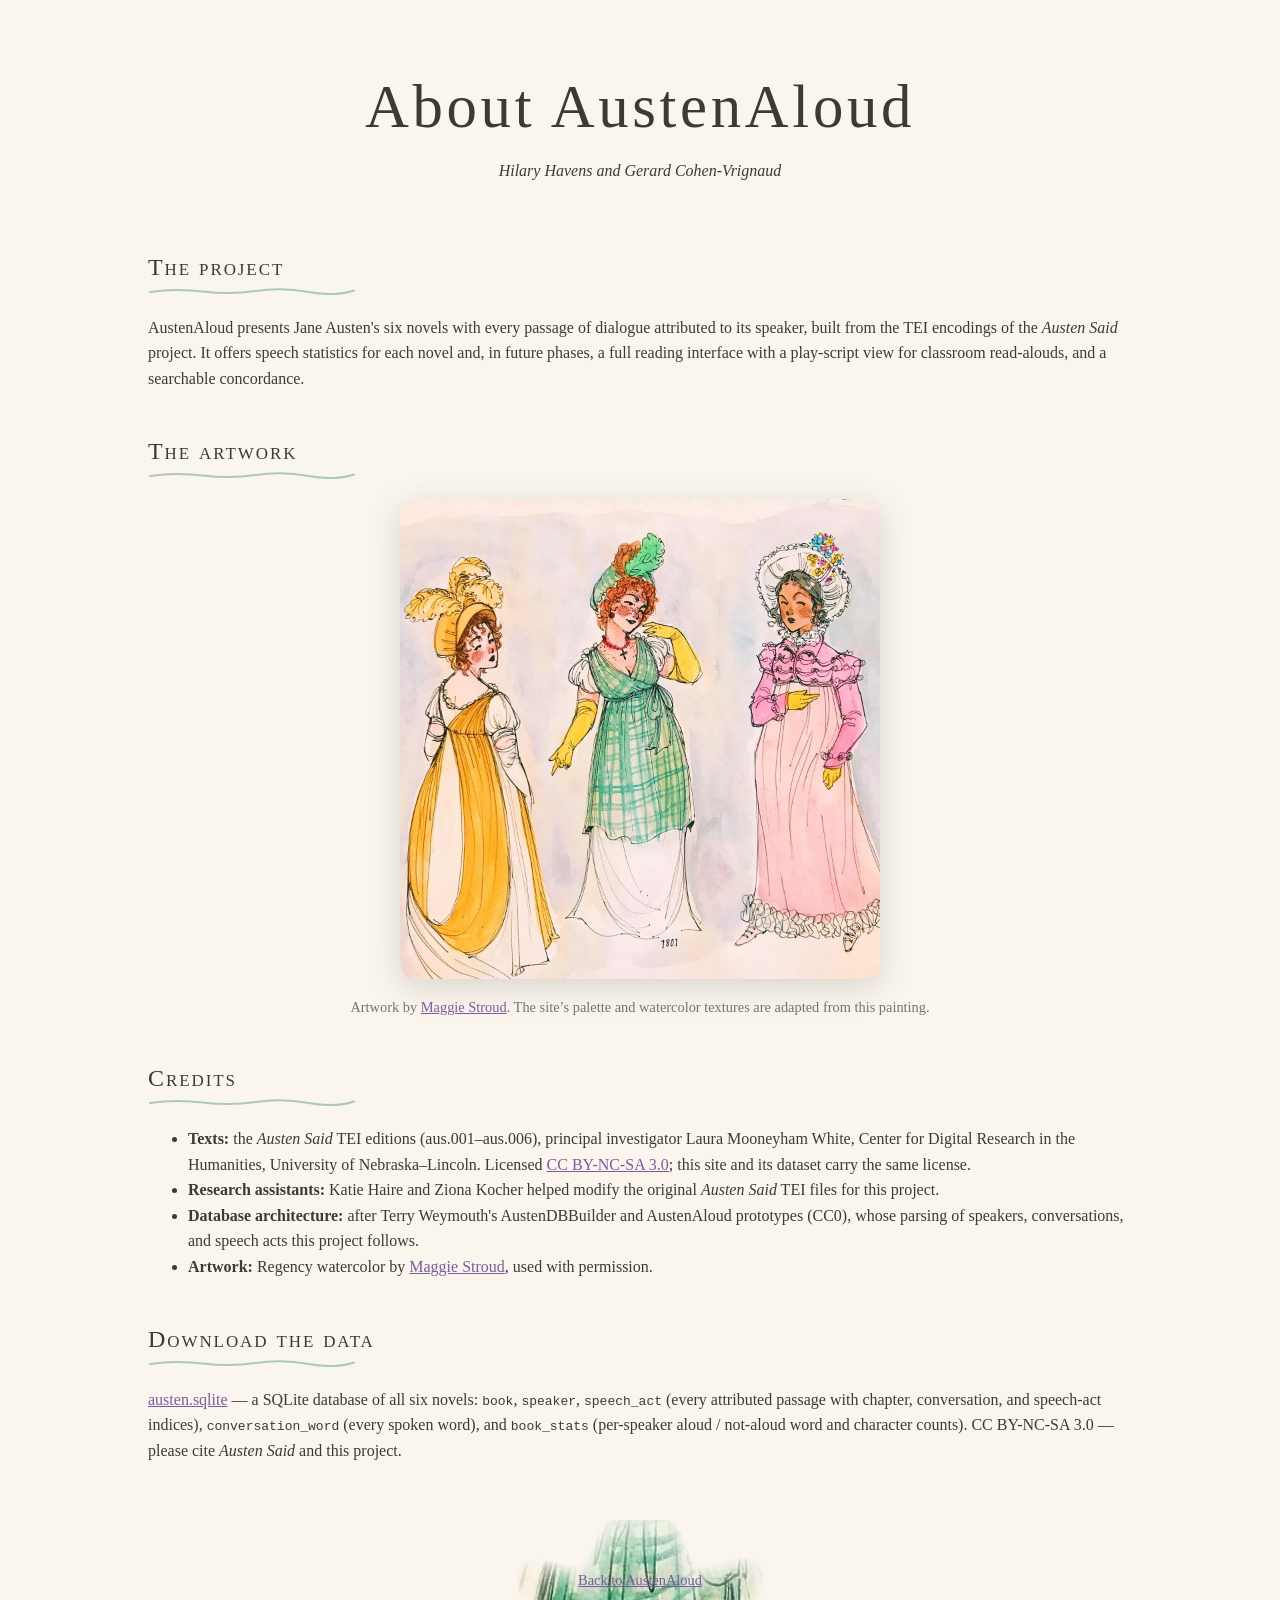
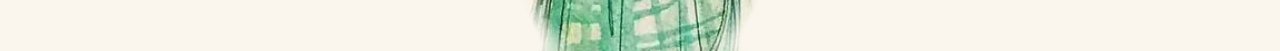
==== site/about/index.html @ 2c1dbde3 "feat: organic watercolor redesign derived from the Stroud painting Co-Authored-By: Claude Fable 5 <n" ====
<!DOCTYPE html>
<html lang="en">
<head>
<meta charset="utf-8">
<meta name="viewport" content="width=device-width, initial-scale=1">
<title>About — AustenAloud</title>
<link rel="icon" href="data:,">
<link rel="stylesheet" href="../css/style.css">
</head>
<body>
<div class="wrap">
  <header class="hero">
    <h1>About AustenAloud</h1>
    <p class="byline">Hilary Havens and Gerard Cohen-Vrignaud</p>
  </header>

  <section>
    <h2>The project</h2>
    <p>AustenAloud presents Jane Austen's six novels with every passage of
       dialogue attributed to its speaker, built from the TEI encodings of
       the <em>Austen Said</em> project. It offers speech statistics for
       each novel and, in future phases, a full reading interface with a
       play-script view for classroom read-alouds, and a searchable
       concordance.</p>
  </section>

  <section>
    <h2>The artwork</h2>
    <figure class="artwork">
      <img src="../img/regency-trio.jpg"
           alt="Watercolor of three women in Regency dress of about 1801: one in a gold overdress and feathered bonnet, one in a green plaid gown with yellow gloves, one in a pink spencer jacket and white bonnet.">
      <figcaption>Artwork by <a href="https://maggiest.weebly.com/">Maggie
        Stroud</a>. The site&rsquo;s palette and watercolor textures are
        adapted from this painting.</figcaption>
    </figure>
  </section>

  <section>
    <h2>Credits</h2>
    <ul>
      <li><strong>Texts:</strong> the <em>Austen Said</em> TEI editions
        (aus.001–aus.006), principal investigator Laura Mooneyham White,
        Center for Digital Research in the Humanities, University of
        Nebraska–Lincoln. Licensed
        <a href="https://creativecommons.org/licenses/by-nc-sa/3.0/">CC BY-NC-SA 3.0</a>;
        this site and its dataset carry the same license.</li>
      <li><strong>Research assistants:</strong> Katie Haire and Ziona Kocher
        helped modify the original <em>Austen Said</em> TEI files for this
        project.</li>
      <li><strong>Database architecture:</strong> after Terry Weymouth's
        AustenDBBuilder and AustenAloud prototypes (CC0), whose parsing of
        speakers, conversations, and speech acts this project follows.</li>
      <li><strong>Artwork:</strong> Regency watercolor by
        <a href="https://maggiest.weebly.com/">Maggie Stroud</a>, used with
        permission.</li>
    </ul>
  </section>

  <section>
    <h2>Download the data</h2>
    <p><a href="../data/austen.sqlite" download>austen.sqlite</a> — a SQLite
       database of all six novels: <code>book</code>, <code>speaker</code>,
       <code>speech_act</code> (every attributed passage with chapter,
       conversation, and speech-act indices), <code>conversation_word</code>
       (every spoken word), and <code>book_stats</code> (per-speaker aloud /
       not-aloud word and character counts). CC BY-NC-SA 3.0 — please cite
       <em>Austen Said</em> and this project.</p>
  </section>

  <footer><p><a href="../">Back to AustenAloud</a></p></footer>
</div>
</body>
</html>
---- site/css/style.css ----
/* Palette and textures adapted from Maggie Stroud's watercolor */
:root {
  --paper: #faf6ee;
  --ink: #3d3a33;
  --faded: #7a736a;
  --yellow: #e0a93f;
  --green: #6fa483;
  --pink: #d98ea6;
  --blue: #8fa5bd;
  --card: #fffdf7;
  --rule: #e4dcce;
  --blob-a: 1.2rem 0.6rem 1.5rem 0.7rem / 0.7rem 1.4rem 0.6rem 1.3rem;
  --blob-b: 0.6rem 1.4rem 0.7rem 1.2rem / 1.3rem 0.6rem 1.4rem 0.7rem;
}
* { box-sizing: border-box; }
body {
  margin: 0;
  background: var(--paper);
  color: var(--ink);
  font-family: "Iowan Old Style", "Palatino Linotype", Palatino, Georgia, serif;
  line-height: 1.6;
}
a { color: #7d5a9e; }
.wrap { max-width: 64rem; margin: 0 auto; padding: 0 1.25rem; }

/* Hero: typographic on a watercolor band */
header.hero { text-align: center; padding: 3rem 0 1.5rem; position: relative; }
.wash-band {
  background:
    url("../img/washes/mist.webp") no-repeat left -4rem top -3rem / 22rem auto,
    url("../img/washes/paper.webp") no-repeat right -5rem top 55% / 24rem auto;
}
header.hero h1 {
  font-size: clamp(2.4rem, 7vw, 3.8rem);
  font-weight: normal; letter-spacing: 0.06em; margin: 0.6rem 0 0.2rem;
}
header.hero .byline { font-style: italic; margin: 0; }
header.hero .art-credit { font-size: 0.85rem; color: var(--faded); }

section { margin: 2.5rem 0; }
h2 {
  font-weight: normal; letter-spacing: 0.08em; font-variant: small-caps;
  border-bottom: none; padding-bottom: 0.55rem;
  background: url('data:image/svg+xml;utf8,<svg xmlns="http://www.w3.org/2000/svg" width="220" height="8" viewBox="0 0 220 8"><path d="M2 5 Q 30 1 58 4.5 T 114 4 T 170 5 T 218 3.5" fill="none" stroke="%236fa483" stroke-width="2.2" stroke-linecap="round" opacity="0.55"/></svg>')
    no-repeat left bottom / 13rem 0.5rem;
}
.cards { display: grid; gap: 1.4rem; grid-template-columns: repeat(auto-fit, minmax(18rem, 1fr)); }
.card {
  background: var(--card); border: 1px solid var(--rule);
  border-radius: var(--blob-a); padding: 1.1rem 1.3rem;
  box-shadow: 0.15rem 0.25rem 0 rgba(143, 165, 189, 0.14);
}
.cards .card:nth-child(even) { border-radius: var(--blob-b); }
.card h3 { margin: 0 0 0.2rem; font-weight: normal; font-size: 1.2rem; }
.card .meta { color: var(--faded); font-size: 0.85rem; margin: 0 0 0.6rem; }
.chart-scroll { overflow-x: auto; }
svg text { font-family: inherit; fill: var(--ink); }

figure.artwork { margin: 0; text-align: center; }
figure.artwork img {
  max-width: min(30rem, 100%); height: auto;
  border-radius: var(--blob-a);
  box-shadow: 0 0.5rem 2rem rgba(61, 58, 51, 0.18);
}
figure.artwork figcaption { font-size: 0.9rem; color: var(--faded); margin-top: 0.6rem; }

footer {
  margin-top: 3.5rem; padding: 2.2rem 0 2.8rem;
  border-top: none;
  background: url("../img/washes/sage.webp") no-repeat center top / 16rem auto;
  font-size: 0.9rem; color: var(--faded); text-align: center;
}
select, button.toggle {
  font: inherit; padding: 0.3rem 0.7rem; border: 1px solid var(--rule);
  border-radius: var(--blob-b); background: var(--card); color: var(--ink);
}
button.toggle { cursor: pointer; }
.status { font-style: italic; color: var(--faded); }
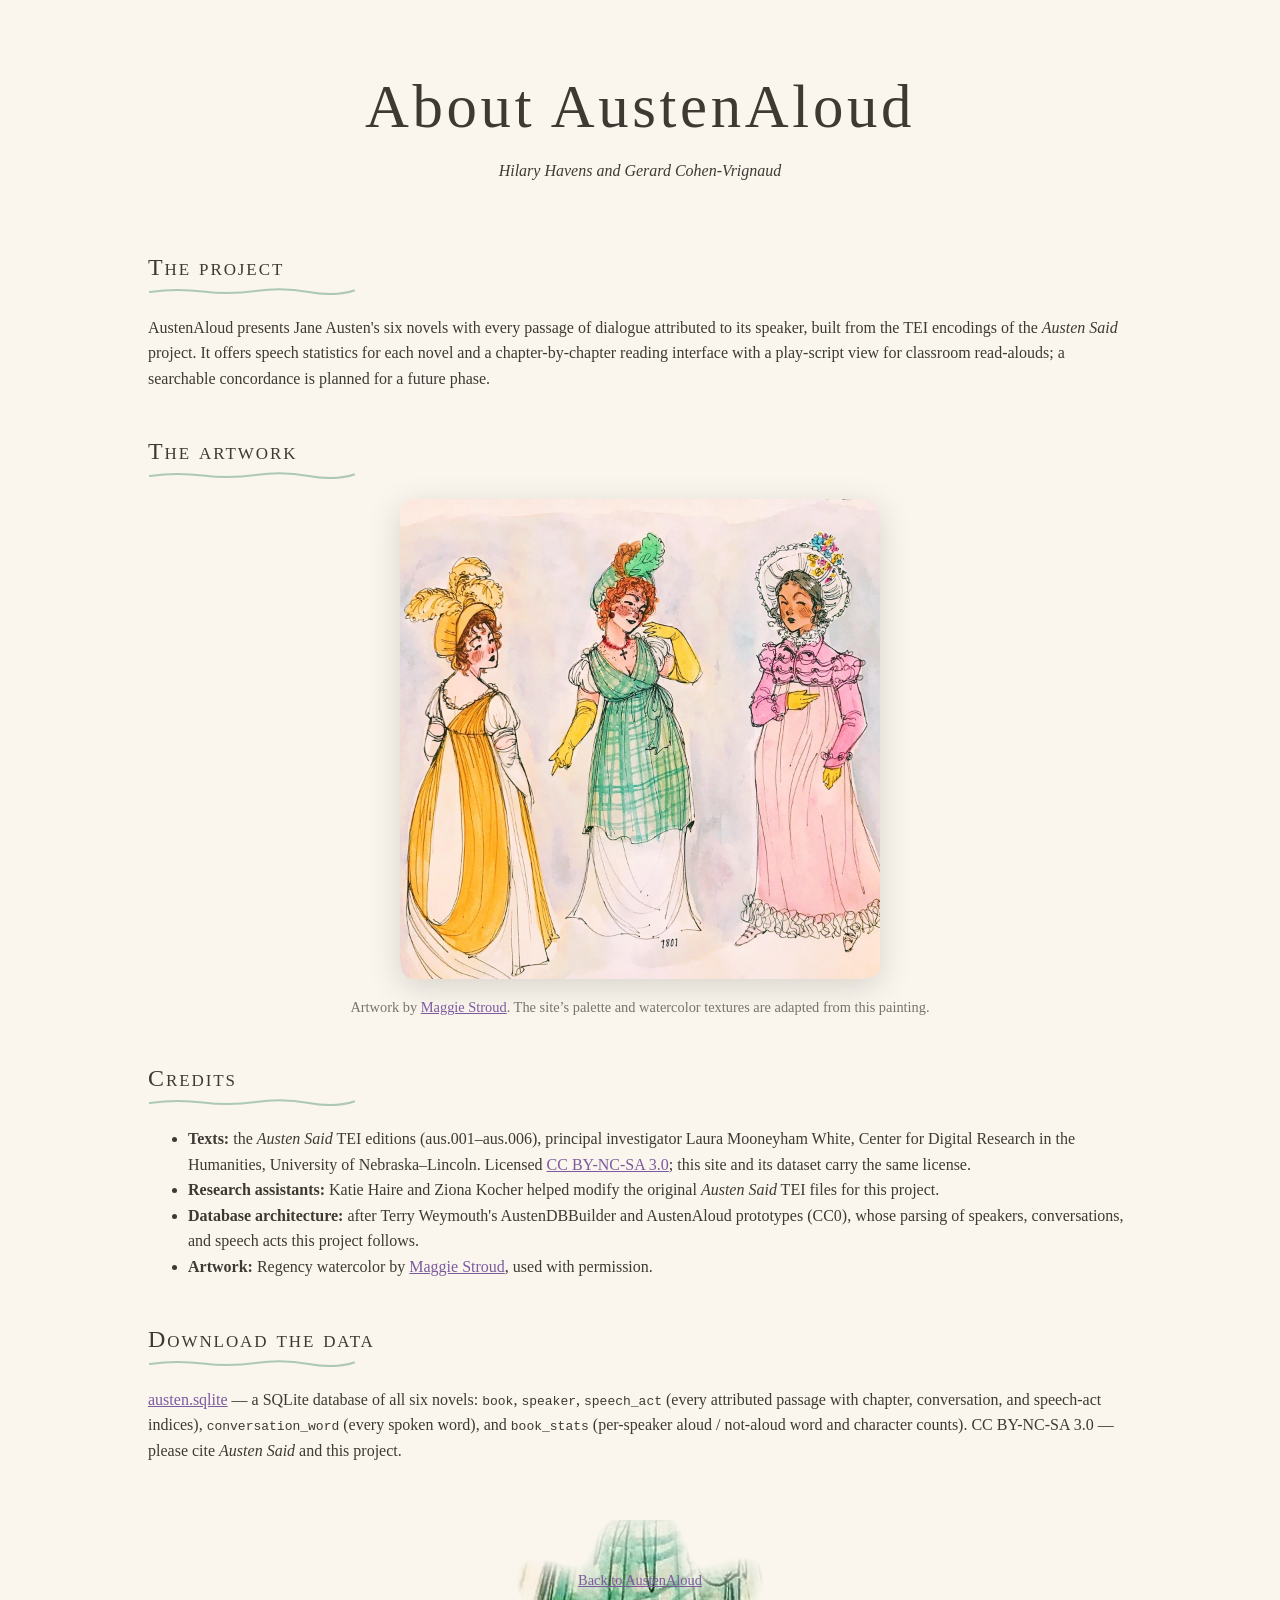
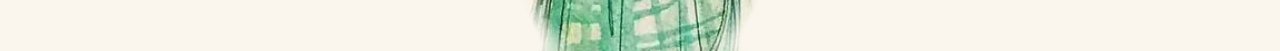
==== commit 98c6d6aa: "feat: script view with cast list and print stylesheet" ====
--- a/site/about/index.html
+++ b/site/about/index.html
@@ -19,9 +19,9 @@
     <p>AustenAloud presents Jane Austen's six novels with every passage of
        dialogue attributed to its speaker, built from the TEI encodings of
        the <em>Austen Said</em> project. It offers speech statistics for
-       each novel and, in future phases, a full reading interface with a
-       play-script view for classroom read-alouds, and a searchable
-       concordance.</p>
+       each novel and a chapter-by-chapter reading interface with a
+       play-script view for classroom read-alouds; a searchable
+       concordance is planned for a future phase.</p>
   </section>
 
   <section>
--- a/site/css/style.css
+++ b/site/css/style.css
@@ -76,3 +76,38 @@
 }
 button.toggle { cursor: pointer; }
 .status { font-style: italic; color: var(--faded); }
+
+/* Reader */
+.reader-head { padding-top: 1.5rem; }
+.crumbs { font-size: 0.85rem; color: var(--faded); }
+#chapter-body { max-width: 42rem; margin: 0 auto; }
+#chapter-body .narration { margin: 0 0 1rem; }
+#chapter-body .speech {
+  margin: 0 0 1rem; padding-left: 0.8rem;
+  border-left: 0.25rem solid var(--rule);
+}
+.speaker-tag {
+  display: inline-block; font-size: 0.78rem; letter-spacing: 0.06em;
+  font-variant: small-caps; color: var(--ink);
+  border-bottom: 0.22rem solid var(--rule);
+  margin-right: 0.35rem;
+}
+#reader-nav a { margin-left: 0.8rem; }
+
+/* Script view */
+.cast ol { columns: 2; max-width: 30rem; }
+.stage { font-style: italic; color: var(--faded); margin: 0 0 1rem; }
+.line { margin: 0 0 1.1rem; }
+.line .cast-name {
+  display: block; font-variant: small-caps; letter-spacing: 0.1em;
+  font-weight: bold;
+}
+.line p { margin: 0.1rem 0 0 1.2rem; }
+
+@media print {
+  .crumbs, #reader-nav, footer, .wash-band { display: none !important; }
+  body { background: #fff; color: #000; }
+  .speaker-tag { background: none !important; color: #000; border: 1px solid #000; }
+  .line { break-inside: avoid; }
+  #chapter-body { max-width: none; }
+}
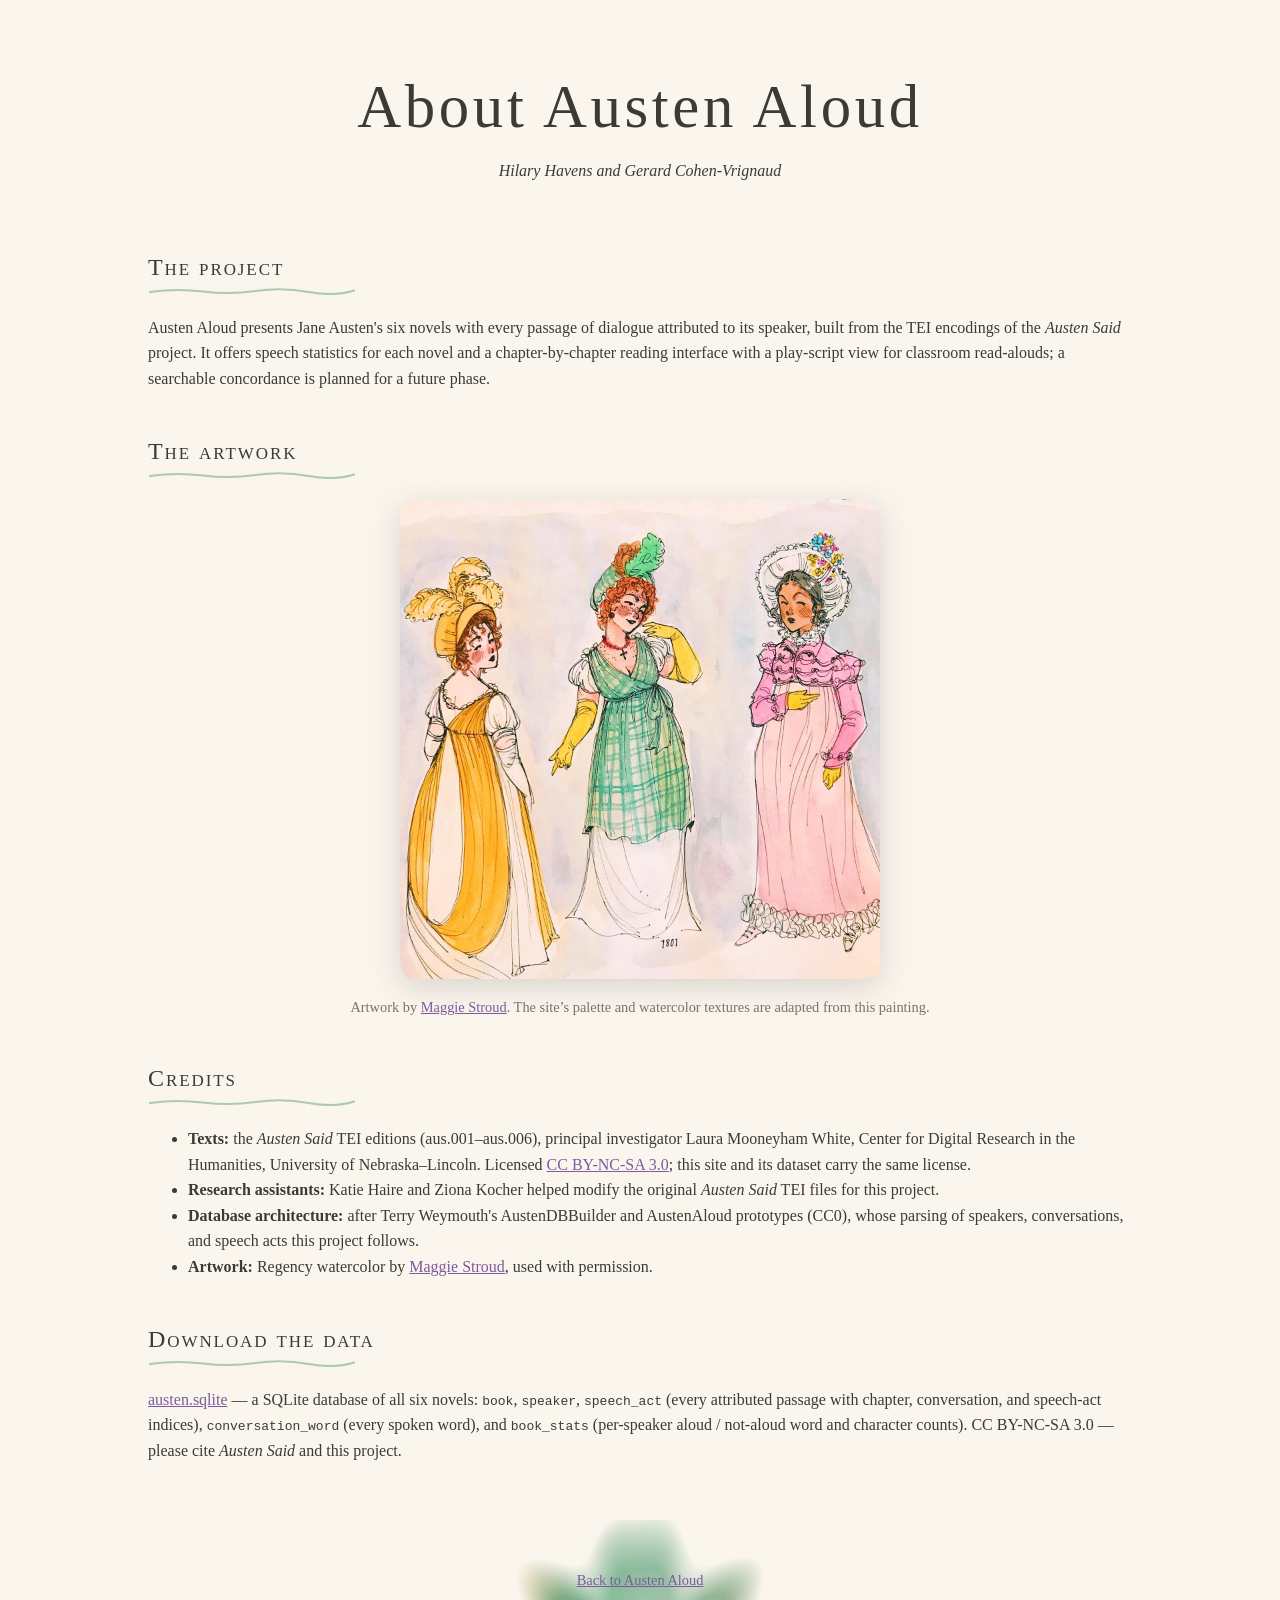
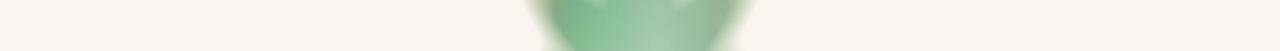
==== commit dfe1a0b7: "style: display the site name as "Austen Aloud" with a space Terry Weymouth's AustenAloud prototype k" ====
--- a/site/about/index.html
+++ b/site/about/index.html
@@ -3,20 +3,20 @@
 <head>
 <meta charset="utf-8">
 <meta name="viewport" content="width=device-width, initial-scale=1">
-<title>About — AustenAloud</title>
+<title>About — Austen Aloud</title>
 <link rel="icon" href="data:,">
 <link rel="stylesheet" href="../css/style.css">
 </head>
 <body>
 <div class="wrap">
   <header class="hero">
-    <h1>About AustenAloud</h1>
+    <h1>About Austen Aloud</h1>
     <p class="byline">Hilary Havens and Gerard Cohen-Vrignaud</p>
   </header>
 
   <section>
     <h2>The project</h2>
-    <p>AustenAloud presents Jane Austen's six novels with every passage of
+    <p>Austen Aloud presents Jane Austen's six novels with every passage of
        dialogue attributed to its speaker, built from the TEI encodings of
        the <em>Austen Said</em> project. It offers speech statistics for
        each novel and a chapter-by-chapter reading interface with a
@@ -67,7 +67,7 @@
        <em>Austen Said</em> and this project.</p>
   </section>
 
-  <footer><p><a href="../">Back to AustenAloud</a></p></footer>
+  <footer><p><a href="../">Back to Austen Aloud</a></p></footer>
 </div>
 </body>
 </html>
--- a/site/css/style.css
+++ b/site/css/style.css
@@ -67,7 +67,7 @@
 footer {
   margin-top: 3.5rem; padding: 2.2rem 0 2.8rem;
   border-top: none;
-  background: url("../img/washes/sage.webp") no-repeat center top / 16rem auto;
+  background: url("../img/washes/sage.webp?v=2") no-repeat center top / 16rem auto;
   font-size: 0.9rem; color: var(--faded); text-align: center;
 }
 select, button.toggle {
@@ -94,6 +94,18 @@
 }
 #reader-nav a { margin-left: 0.8rem; }
 
+/* Standalone figures cut from the painting (wide screens only) */
+.hero-fig {
+  position: absolute; top: 0.5rem; height: calc(100% - 1rem); width: auto;
+  display: none;
+}
+.hero-fig.left { left: 0.5rem; }
+.hero-fig.right { right: 0.5rem; }
+@media (min-width: 70rem) {
+  .hero-fig { display: block; }
+  header.hero.has-figs { padding-left: 9rem; padding-right: 9rem; }
+}
+
 /* Script view */
 .cast ol { columns: 2; max-width: 30rem; }
 .stage { font-style: italic; color: var(--faded); margin: 0 0 1rem; }
@@ -105,7 +117,7 @@
 .line p { margin: 0.1rem 0 0 1.2rem; }
 
 @media print {
-  .crumbs, #reader-nav, footer, .wash-band { display: none !important; }
+  .crumbs, #reader-nav, footer, .wash-band, .hero-fig { display: none !important; }
   body { background: #fff; color: #000; }
   .speaker-tag { background: none !important; color: #000; border: 1px solid #000; }
   .line { break-inside: avoid; }
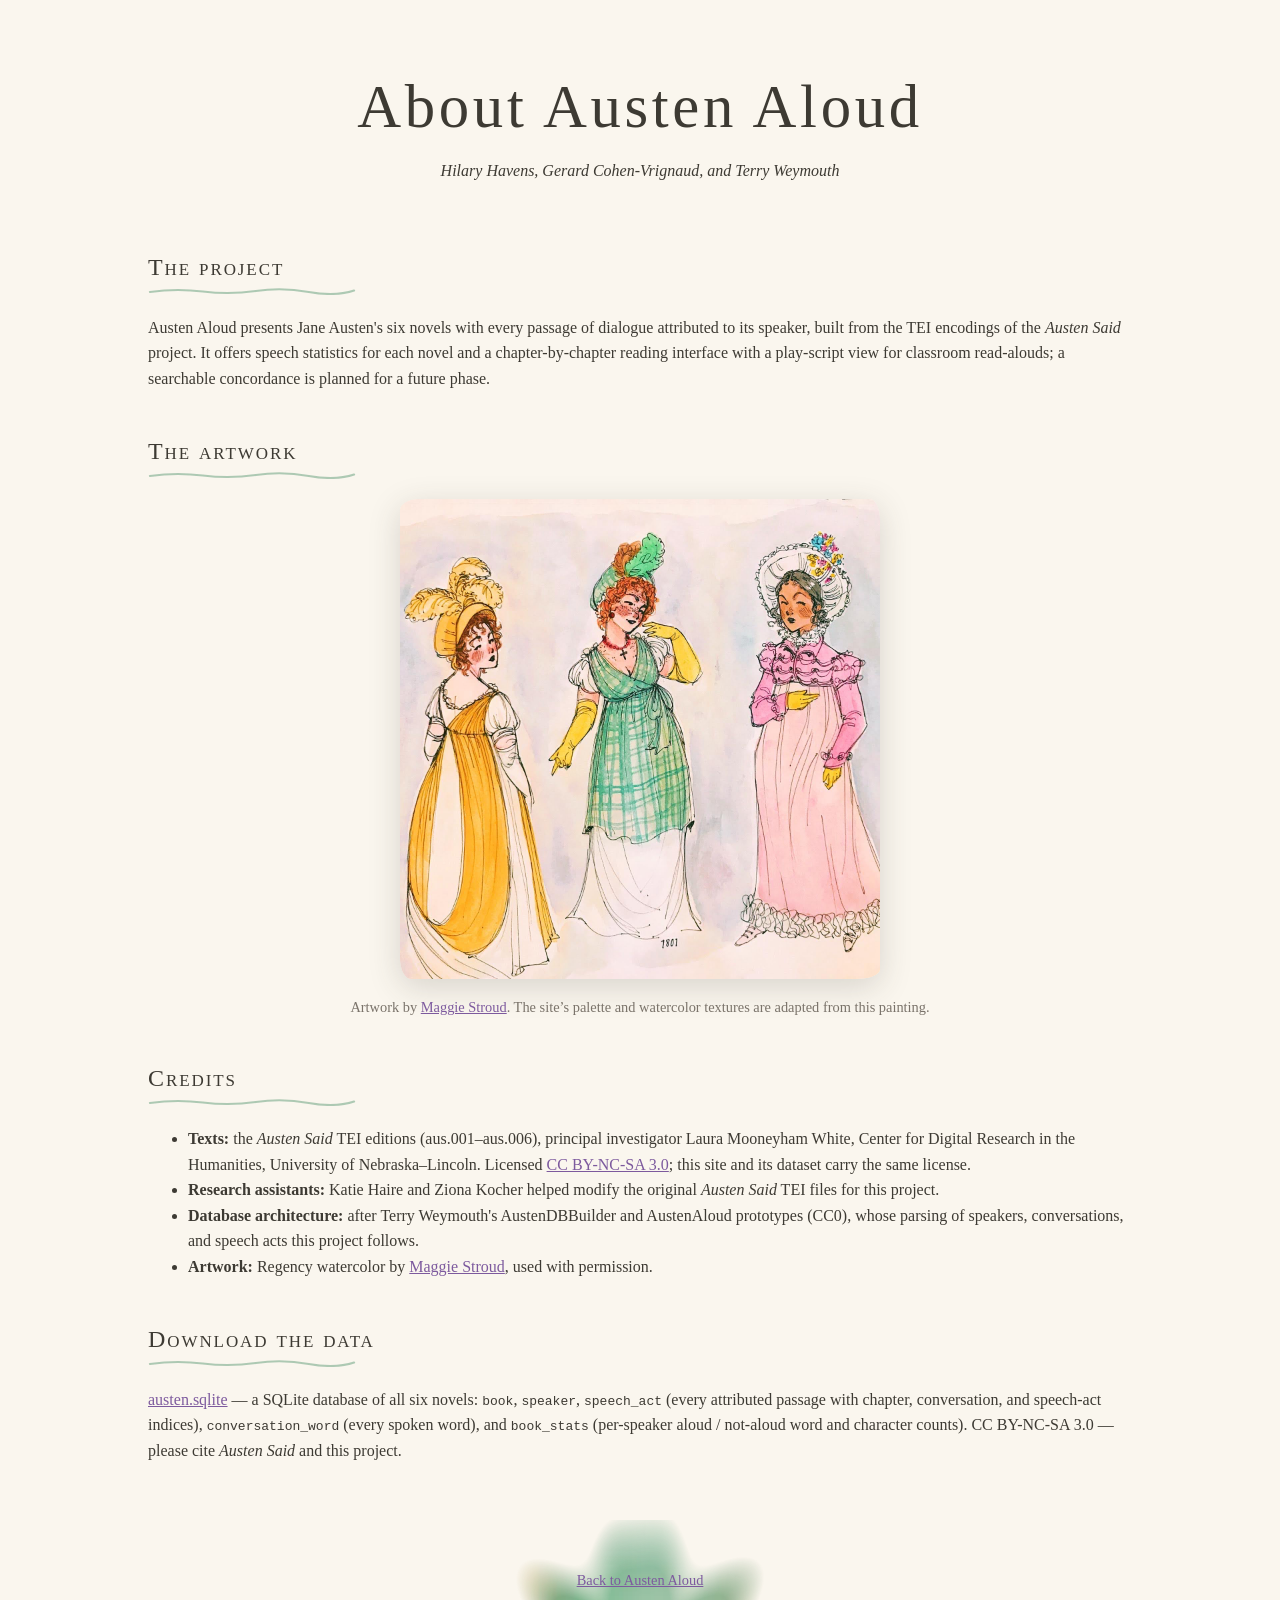
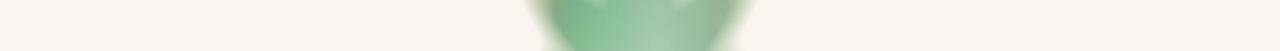
==== commit 6160cc17: "docs: credit Terry Weymouth alongside Hilary Havens and Gerard Cohen-Vrignaud Co-Authored-By: Claude" ====
--- a/site/about/index.html
+++ b/site/about/index.html
@@ -11,7 +11,7 @@
 <div class="wrap">
   <header class="hero">
     <h1>About Austen Aloud</h1>
-    <p class="byline">Hilary Havens and Gerard Cohen-Vrignaud</p>
+    <p class="byline">Hilary Havens, Gerard Cohen-Vrignaud, and Terry Weymouth</p>
   </header>
 
   <section>
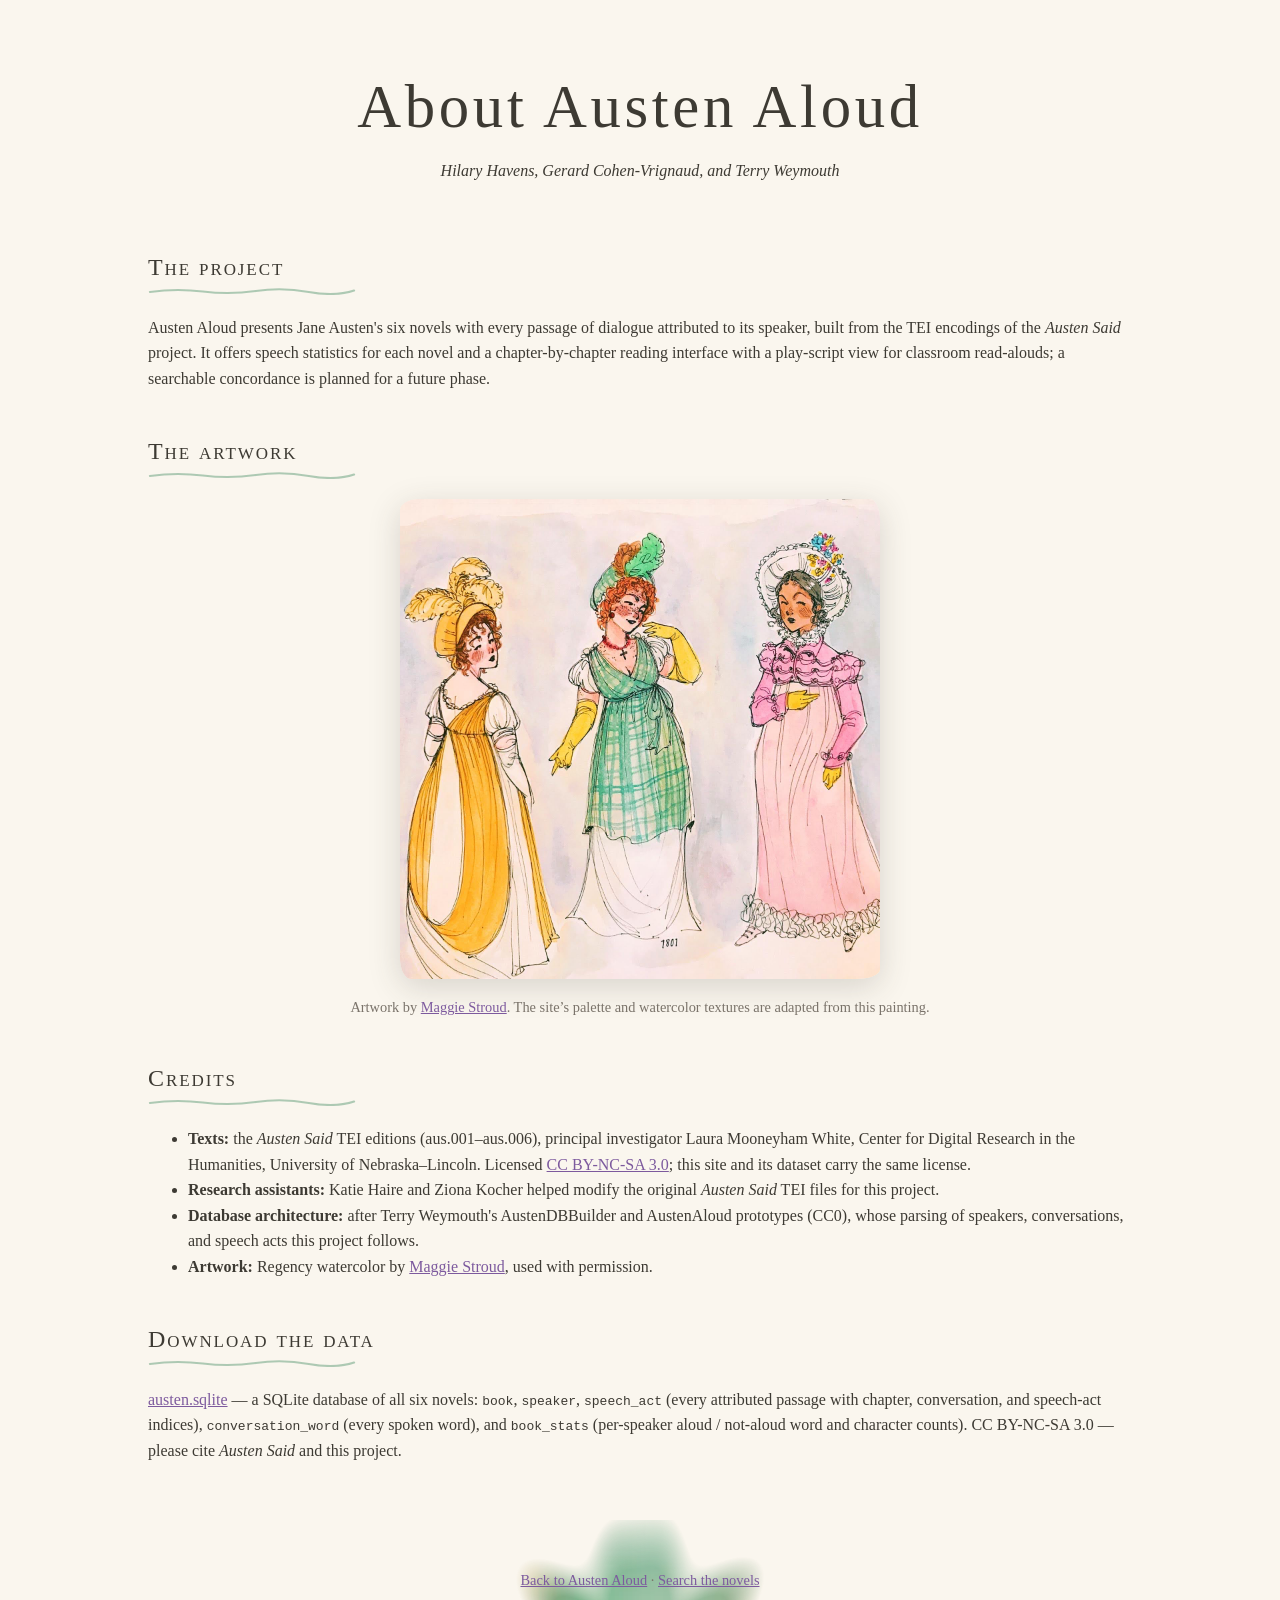
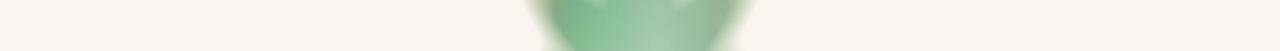
==== commit f447024c: "feat: search page scaffold with novel/speaker filters and nav links" ====
--- a/site/about/index.html
+++ b/site/about/index.html
@@ -67,7 +67,7 @@
        <em>Austen Said</em> and this project.</p>
   </section>
 
-  <footer><p><a href="../">Back to Austen Aloud</a></p></footer>
+  <footer><p><a href="../">Back to Austen Aloud</a> · <a href="../search/">Search the novels</a></p></footer>
 </div>
 </body>
 </html>
--- a/site/css/style.css
+++ b/site/css/style.css
@@ -116,6 +116,29 @@
 }
 .line p { margin: 0.1rem 0 0 1.2rem; }
 
+/* Search */
+.search-controls {
+  display: flex; flex-wrap: wrap; gap: 0.8rem 1.2rem; align-items: center;
+}
+.search-controls input[type="search"] {
+  font: inherit; padding: 0.3rem 0.7rem; border: 1px solid var(--rule);
+  border-radius: var(--blob-a); background: var(--card); color: var(--ink);
+  width: min(18rem, 100%);
+}
+ol.results { list-style: none; padding: 0; max-width: 42rem; }
+.result { margin: 0 0 1.4rem; }
+.result blockquote {
+  margin: 0; padding: 0.1rem 0 0.1rem 0.8rem;
+  border-left: 0.25rem solid var(--rule);
+}
+.result .meta { margin: 0.25rem 0 0; font-size: 0.85rem; color: var(--faded); }
+mark {
+  background: rgba(224, 169, 63, 0.35); color: inherit; padding: 0 0.1em;
+}
+#chapter-body .found {
+  background: rgba(224, 169, 63, 0.22); border-radius: var(--blob-b);
+}
+
 @media print {
   .crumbs, #reader-nav, footer, .wash-band, .hero-fig { display: none !important; }
   body { background: #fff; color: #000; }
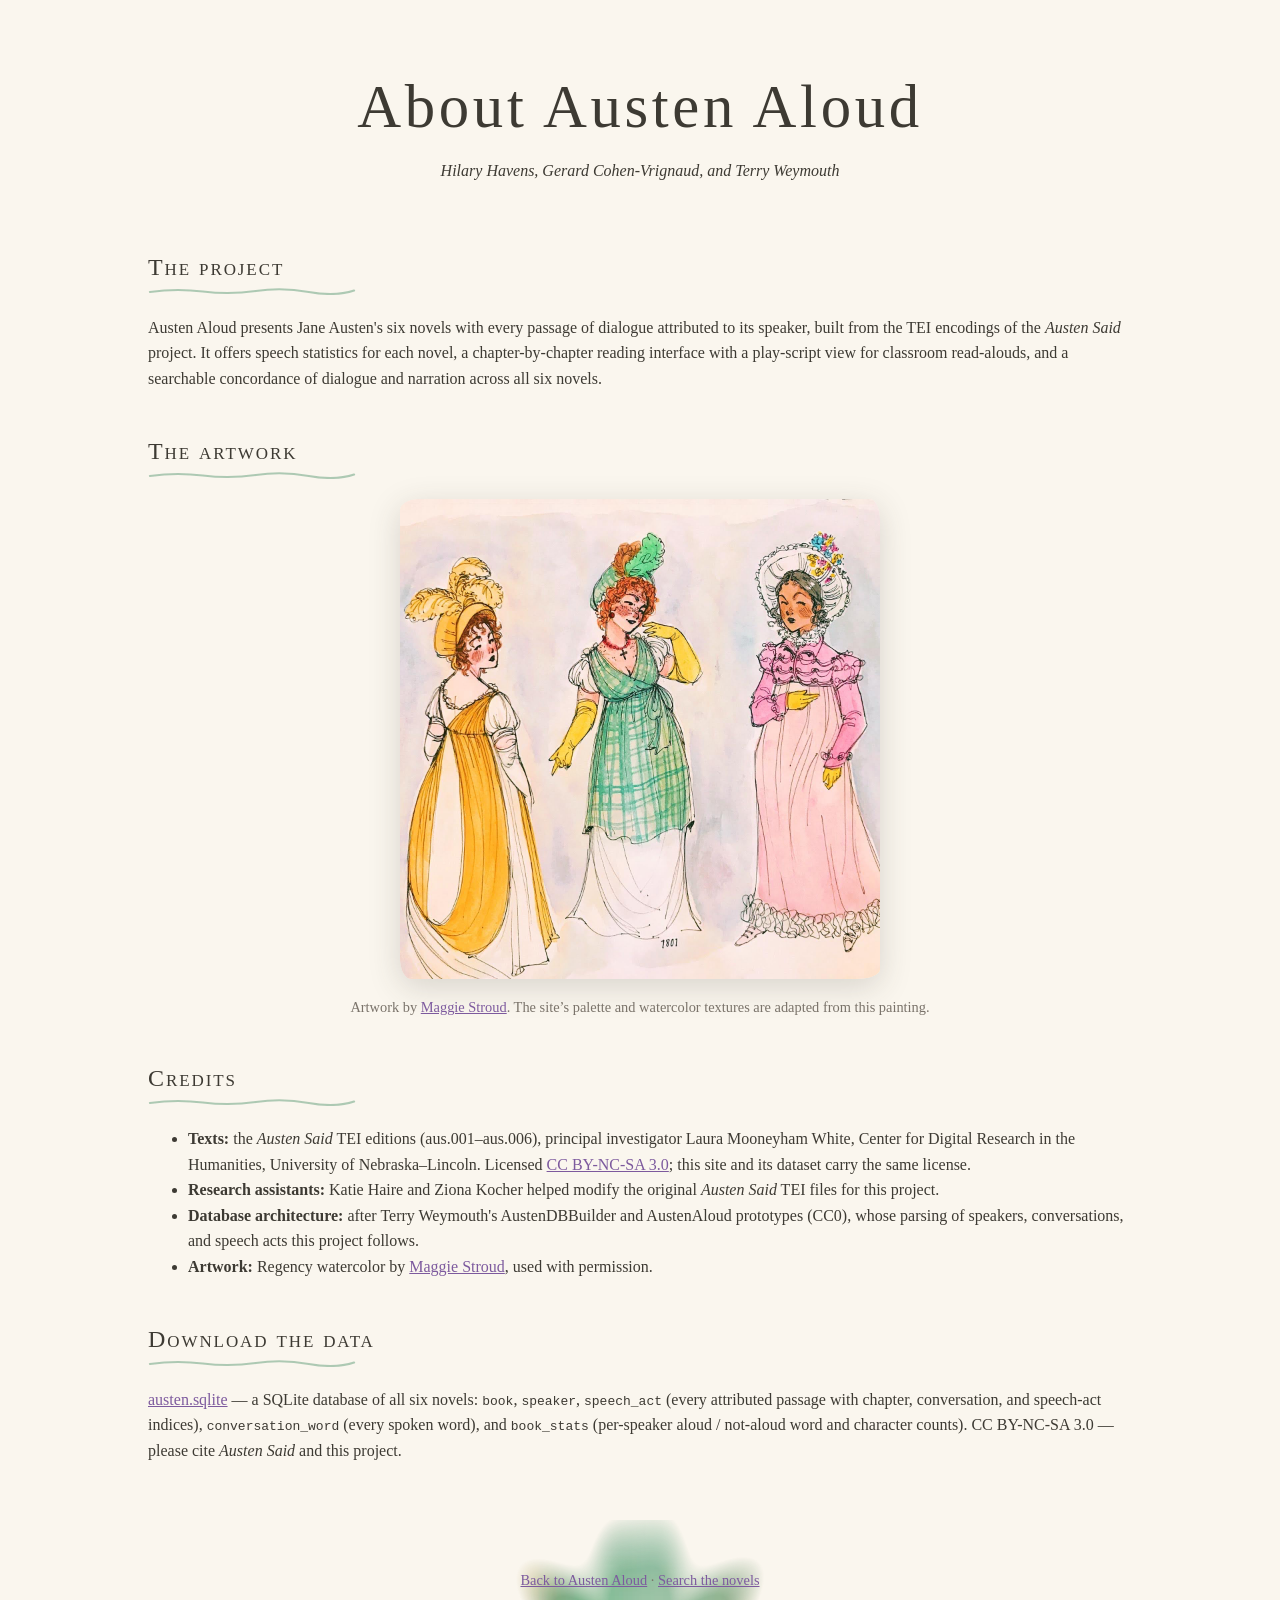
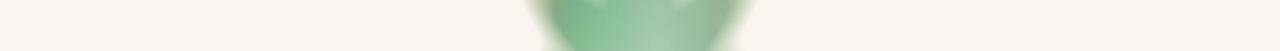
==== commit 4b6bdb3b: "docs: describe the live search & concordance" ====
--- a/site/about/index.html
+++ b/site/about/index.html
@@ -19,9 +19,9 @@
     <p>Austen Aloud presents Jane Austen's six novels with every passage of
        dialogue attributed to its speaker, built from the TEI encodings of
        the <em>Austen Said</em> project. It offers speech statistics for
-       each novel and a chapter-by-chapter reading interface with a
-       play-script view for classroom read-alouds; a searchable
-       concordance is planned for a future phase.</p>
+       each novel, a chapter-by-chapter reading interface with a
+       play-script view for classroom read-alouds, and a searchable
+       concordance of dialogue and narration across all six novels.</p>
   </section>
 
   <section>
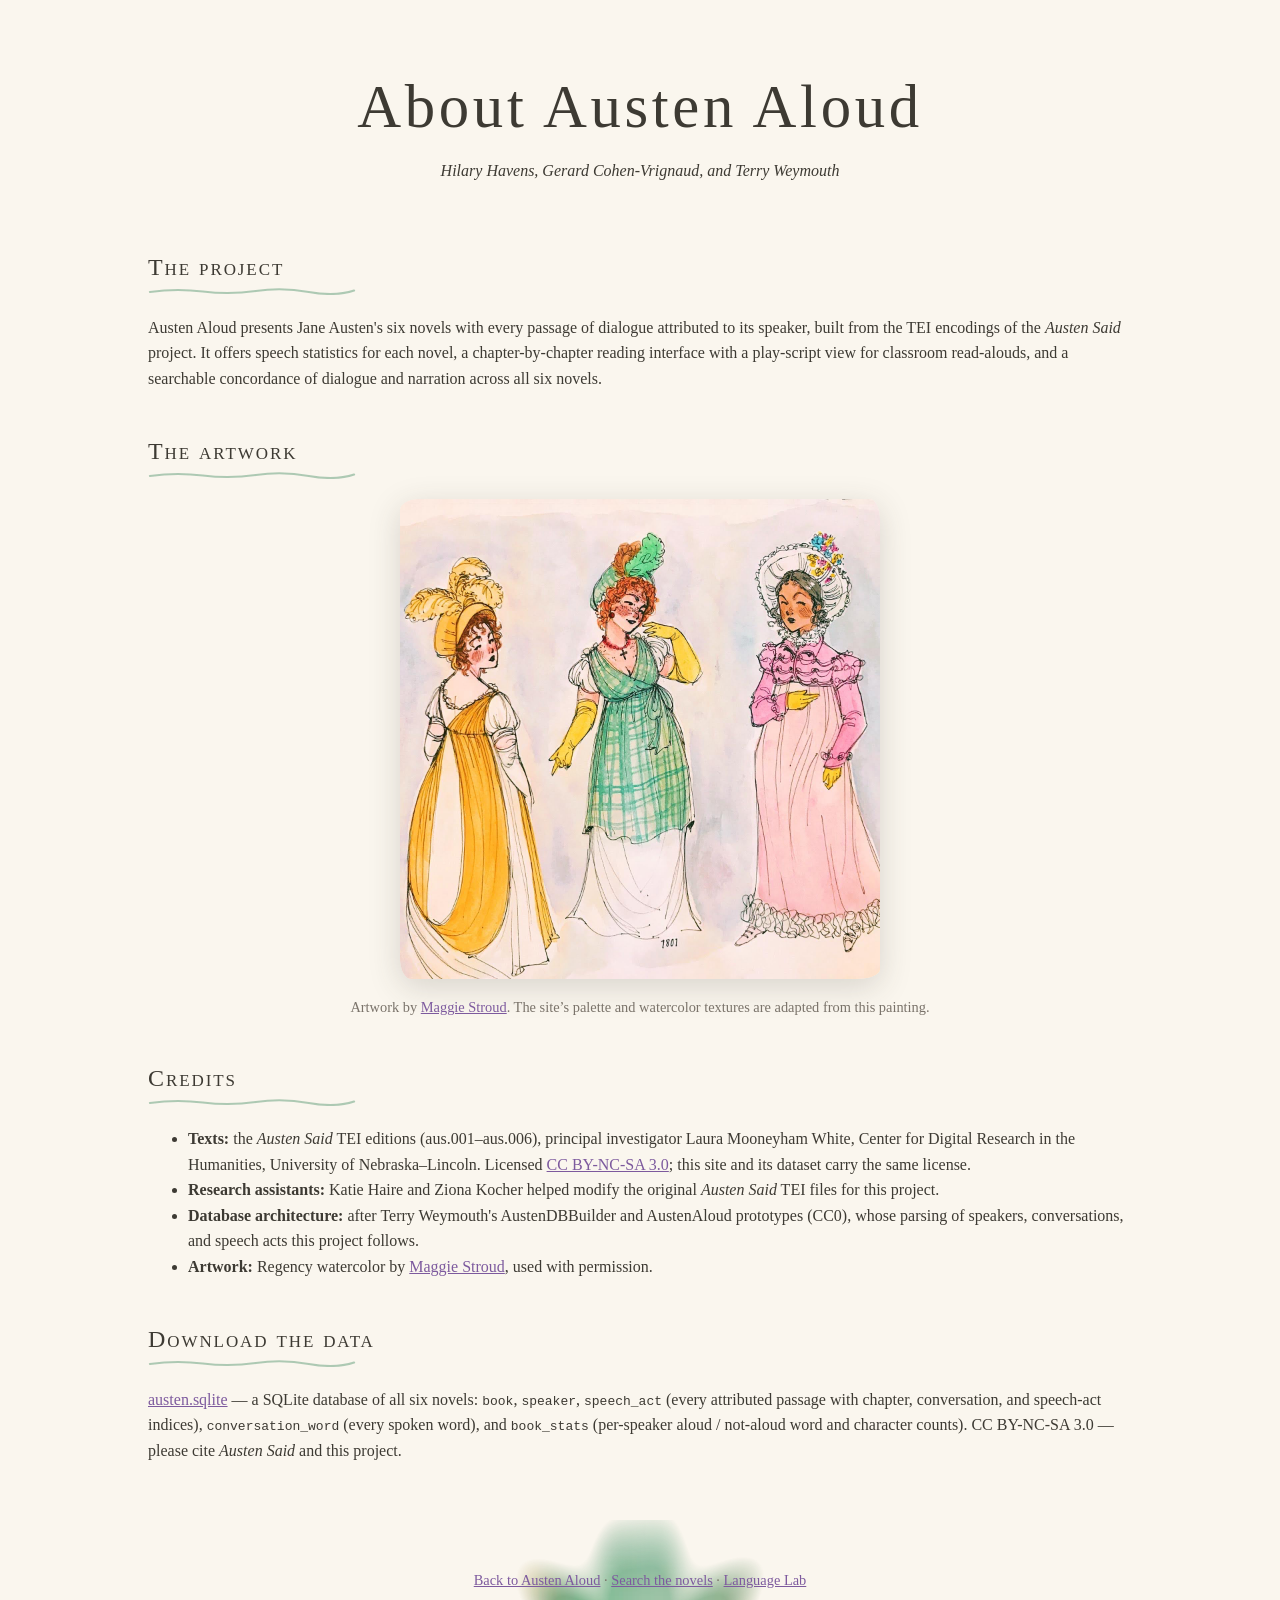
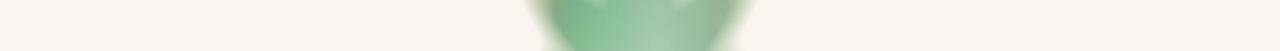
==== commit c5e5b60e: "feat(lab): Language Lab scaffold - selection panel, tabs, URL state, nav" ====
--- a/site/about/index.html
+++ b/site/about/index.html
@@ -67,7 +67,7 @@
        <em>Austen Said</em> and this project.</p>
   </section>
 
-  <footer><p><a href="../">Back to Austen Aloud</a> · <a href="../search/">Search the novels</a></p></footer>
+  <footer><p><a href="../">Back to Austen Aloud</a> · <a href="../search/">Search the novels</a> · <a href="../lab/">Language Lab</a></p></footer>
 </div>
 </body>
 </html>
--- a/site/css/style.css
+++ b/site/css/style.css
@@ -146,3 +146,60 @@
   .line { break-inside: avoid; }
   #chapter-body { max-width: none; }
 }
+
+/* ---- Language Lab ---- */
+.lab-panel {
+  display: grid;
+  gap: 0.8rem;
+  grid-template-columns: repeat(auto-fit, minmax(15rem, 1fr));
+  margin: 1rem 0;
+}
+.lab-group {
+  border: 1px solid var(--rule);
+  border-radius: 6px;
+  padding: 0.5rem 0.8rem;
+  background: var(--card);
+}
+.lab-group summary { font-weight: bold; cursor: pointer; }
+.lab-group .options { max-height: 14rem; overflow-y: auto; margin-top: 0.4rem; }
+.lab-group .options label { display: block; margin: 0.15rem 0; }
+.lab-group fieldset { border: none; padding: 0; margin: 0 0 0.5rem; }
+.lab-group legend { font-style: italic; color: var(--faded); }
+.lab-group .who-mode { margin-top: 0.4rem; max-width: 100%; }
+.tabs {
+  display: flex;
+  gap: 0.4rem;
+  flex-wrap: wrap;
+  border-bottom: 1px solid var(--rule);
+  margin: 1rem 0 0.8rem;
+}
+.tabs button {
+  border: 1px solid var(--rule);
+  border-bottom: none;
+  border-radius: 6px 6px 0 0;
+  background: none;
+  padding: 0.4rem 0.9rem;
+  cursor: pointer;
+  font: inherit;
+}
+.tabs button[aria-selected="true"] { background: var(--card); font-weight: bold; }
+.lab-actions { margin: 0.6rem 0 1rem; display: flex; gap: 0.5rem; flex-wrap: wrap; align-items: center; }
+.extract-ch { margin: 1.4rem 0 0.6rem; font-variant: small-caps; }
+.lab-table { border-collapse: collapse; width: 100%; }
+.lab-table th, .lab-table td {
+  padding: 0.3rem 0.6rem;
+  border-bottom: 1px solid var(--rule);
+  text-align: right;
+}
+.lab-table th:first-child, .lab-table td:first-child,
+.lab-table th:nth-child(2), .lab-table td:nth-child(2) { text-align: left; }
+.cloud-box svg { width: 100%; height: auto; display: block; }
+.compare-slots { display: grid; gap: 1rem; grid-template-columns: 1fr 1fr; }
+.compare-slots .lab-panel { grid-template-columns: 1fr; }
+.compare-cols { display: grid; gap: 1rem; grid-template-columns: 1fr 1fr; }
+@media (max-width: 44rem) {
+  .compare-slots, .compare-cols { grid-template-columns: 1fr; }
+}
+@media print {
+  .lab-panel, .tabs, .lab-actions, #lab-status { display: none; }
+}
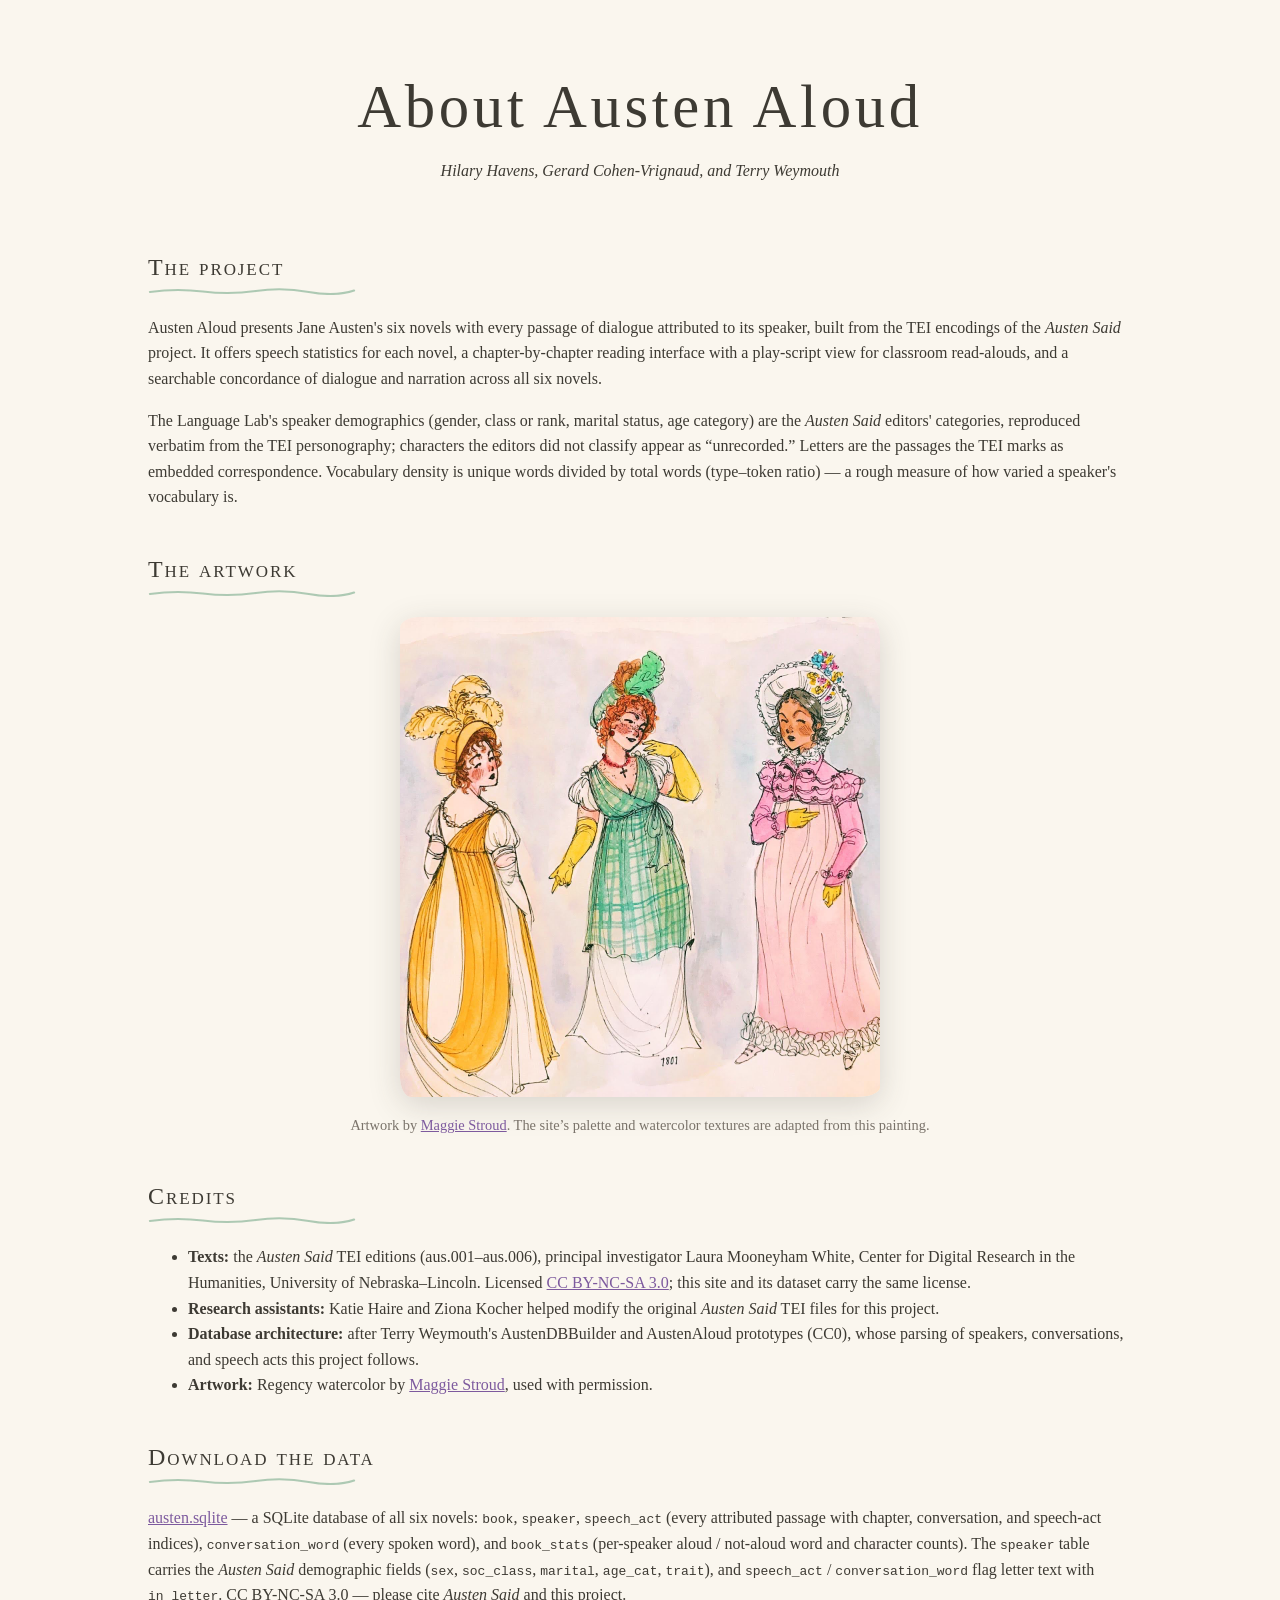
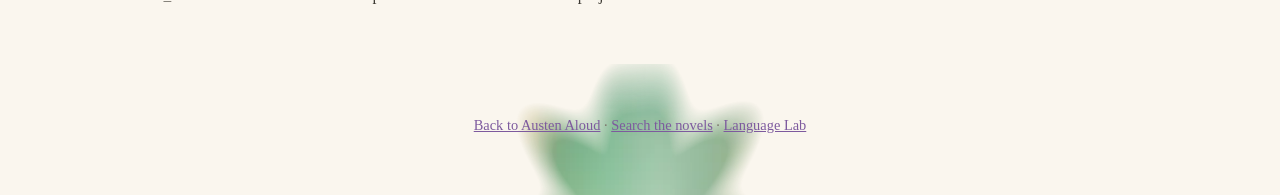
==== commit d5d4e3eb: "docs: Language Lab methodology on About page and in README" ====
--- a/site/about/index.html
+++ b/site/about/index.html
@@ -22,6 +22,14 @@
        each novel, a chapter-by-chapter reading interface with a
        play-script view for classroom read-alouds, and a searchable
        concordance of dialogue and narration across all six novels.</p>
+    <p>The Language Lab's speaker demographics (gender, class or rank,
+       marital status, age category) are the <em>Austen Said</em> editors'
+       categories, reproduced verbatim from the TEI personography; characters
+       the editors did not classify appear as &ldquo;unrecorded.&rdquo;
+       Letters are the passages the TEI marks as embedded correspondence.
+       Vocabulary density is unique words divided by total words
+       (type&ndash;token ratio) &mdash; a rough measure of how varied a
+       speaker's vocabulary is.</p>
   </section>
 
   <section>
@@ -63,7 +71,12 @@
        <code>speech_act</code> (every attributed passage with chapter,
        conversation, and speech-act indices), <code>conversation_word</code>
        (every spoken word), and <code>book_stats</code> (per-speaker aloud /
-       not-aloud word and character counts). CC BY-NC-SA 3.0 — please cite
+       not-aloud word and character counts). The <code>speaker</code> table carries the
+       <em>Austen Said</em> demographic fields (<code>sex</code>,
+       <code>soc_class</code>, <code>marital</code>, <code>age_cat</code>,
+       <code>trait</code>), and <code>speech_act</code> /
+       <code>conversation_word</code> flag letter text with
+       <code>in_letter</code>. CC BY-NC-SA 3.0 — please cite
        <em>Austen Said</em> and this project.</p>
   </section>
 
--- a/site/css/style.css
+++ b/site/css/style.css
@@ -81,8 +81,8 @@
 .reader-head { padding-top: 1.5rem; }
 .crumbs { font-size: 0.85rem; color: var(--faded); }
 #chapter-body { max-width: 42rem; margin: 0 auto; }
-#chapter-body .narration { margin: 0 0 1rem; }
-#chapter-body .speech {
+#chapter-body .narration, #extract-body .narration { margin: 0 0 1rem; }
+#chapter-body .speech, #extract-body .speech {
   margin: 0 0 1rem; padding-left: 0.8rem;
   border-left: 0.25rem solid var(--rule);
 }
